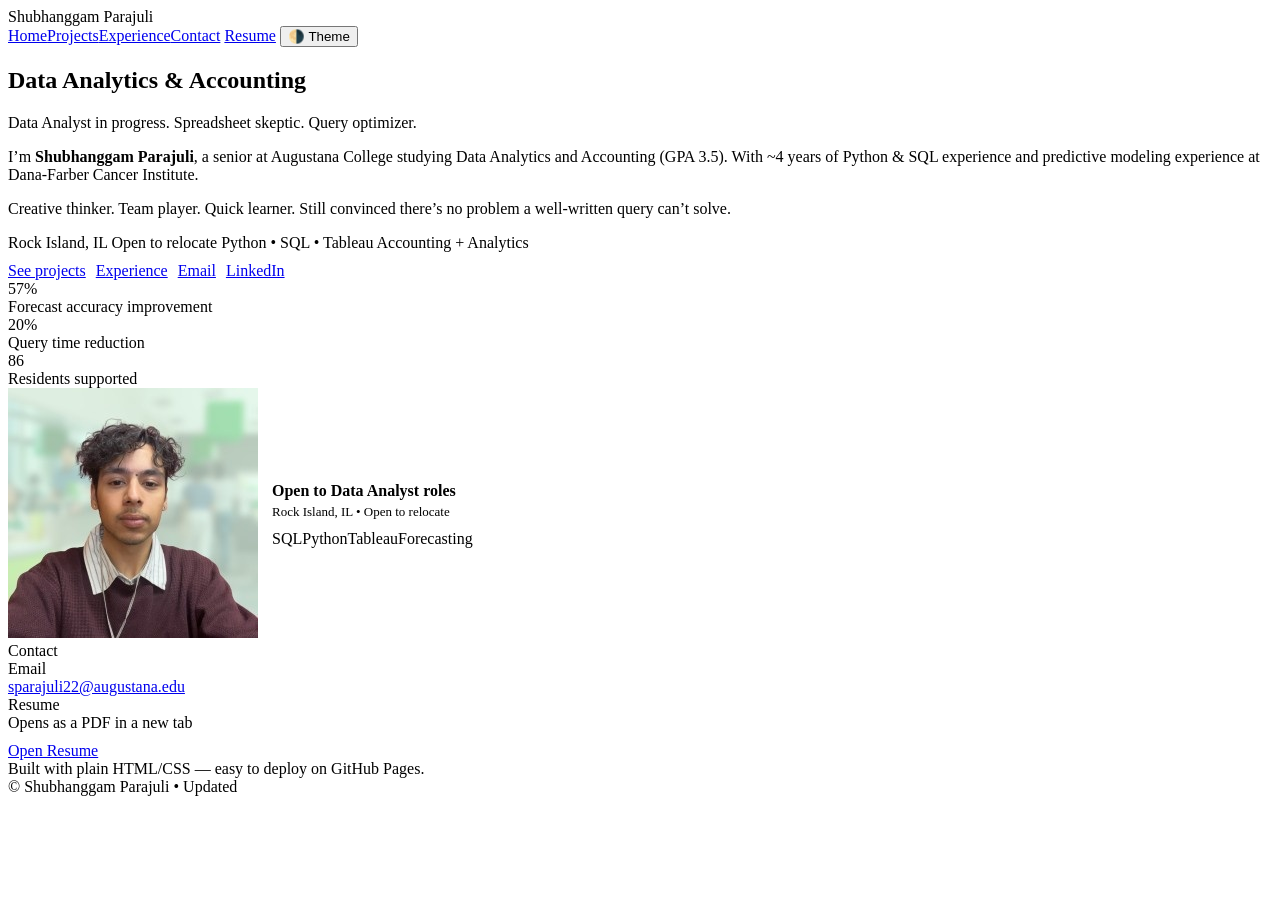
==== index.html @ 5ee27873 "Add files via upload" ====
<!doctype html>
<html lang="en">
<head>
  <meta charset="utf-8" />
  <meta name="viewport" content="width=device-width,initial-scale=1" />
  <title>Shubhanggam Parajuli — Portfolio</title>
  <link rel="stylesheet" href="assets/style.css" />
</head>
<body data-theme="dark">
<header>
  <div class="headerRow">
    <div class="brand"><span class="dot" aria-hidden="true"></span><span>Shubhanggam Parajuli</span></div>
    <nav aria-label="Primary">
      <a class="active" href="index.html">Home</a><a class="" href="projects.html">Projects</a><a class="" href="experience.html">Experience</a><a class="" href="contact.html">Contact</a>
      <a class="btn" href="resume.pdf" target="_blank" rel="noreferrer">Resume</a>
      <button class="btn" id="themeBtn" type="button" aria-label="Toggle theme">🌗 Theme</button>
    </nav>
  </div>
</header>

<main class="wrap">

<section class="grid hero">
  <div class="card">
    <h1>Data Analytics & Accounting</h1>
    <p class="tagline">Data Analyst in progress. Spreadsheet skeptic. Query optimizer.</p>

    <p>
      I’m <strong>Shubhanggam Parajuli</strong>, a senior at Augustana College studying Data Analytics and Accounting (GPA 3.5).
      With ~4 years of Python & SQL experience and predictive modeling experience at Dana-Farber Cancer Institute.
    </p>
    <p style="color:var(--muted);margin-top:0">
      Creative thinker. Team player. Quick learner. Still convinced there’s no problem a well-written query can’t solve.
    </p>

    <div class="chips" aria-label="Highlights">
      <span class="chip">Rock Island, IL</span>
      <span class="chip">Open to relocate</span>
      <span class="chip">Python • SQL • Tableau</span>
      <span class="chip">Accounting + Analytics</span>
    </div>

    <div style="display:flex;gap:10px;flex-wrap:wrap;margin-top:10px">
      <a class="btn primary" href="projects.html">See projects</a>
      <a class="btn" href="experience.html">Experience</a>
      <a class="btn" href="mailto:sparajuli22@augustana.edu">Email</a>
      <a class="btn" href="https://linkedin.com/in/shubhanggam-parajuli-047651270" target="_blank" rel="noreferrer">LinkedIn</a>
    </div>

    <div class="kpis" aria-label="Quick stats">
      <div class="kpi"><div class="n">57%</div><div class="l">Forecast accuracy improvement</div></div>
      <div class="kpi"><div class="n">20%</div><div class="l">Query time reduction</div></div>
      <div class="kpi"><div class="n">86</div><div class="l">Residents supported</div></div>
    </div>
  </div>

  <aside class="card">
    <div style="display:flex;gap:14px;align-items:center">
      <div class="avatar"><img src="headshot.jpg" alt="Shubhanggam Parajuli headshot" /></div>
      <div>
        <div style="font-weight:800">Open to Data Analyst roles</div>
        <div style="color:var(--muted);font-size:13px;margin-top:4px">Rock Island, IL • Open to relocate</div>
        <div style="margin-top:10px" class="pillRow">
          <span class="pill">SQL</span><span class="pill">Python</span><span class="pill">Tableau</span><span class="pill">Forecasting</span>
        </div>
      </div>
    </div>

    <div class="section">
      <div class="sectionTitle">Contact</div>
      <div class="list">
        <div class="item">
          <div class="meta">Email</div>
          <div style="font-family:var(--mono)"><a href="mailto:sparajuli22@augustana.edu">sparajuli22@augustana.edu</a></div>
        </div>
        <div class="item">
          <div class="meta">Resume</div>
          <div class="small" style="color:var(--muted);margin-bottom:10px">Opens as a PDF in a new tab</div>
          <a class="btn primary" href="resume.pdf" target="_blank" rel="noreferrer">Open Resume</a>
        </div>
      </div>
    </div>
  </aside>
</section>

  <div class="footer">
    <div>Built with plain HTML/CSS — easy to deploy on GitHub Pages.</div>
    <div class="small">© <span id="yr"></span> Shubhanggam Parajuli • Updated <span id="updated"></span></div>
  </div>
</main>

<script src="assets/script.js"></script>
</body>
</html>
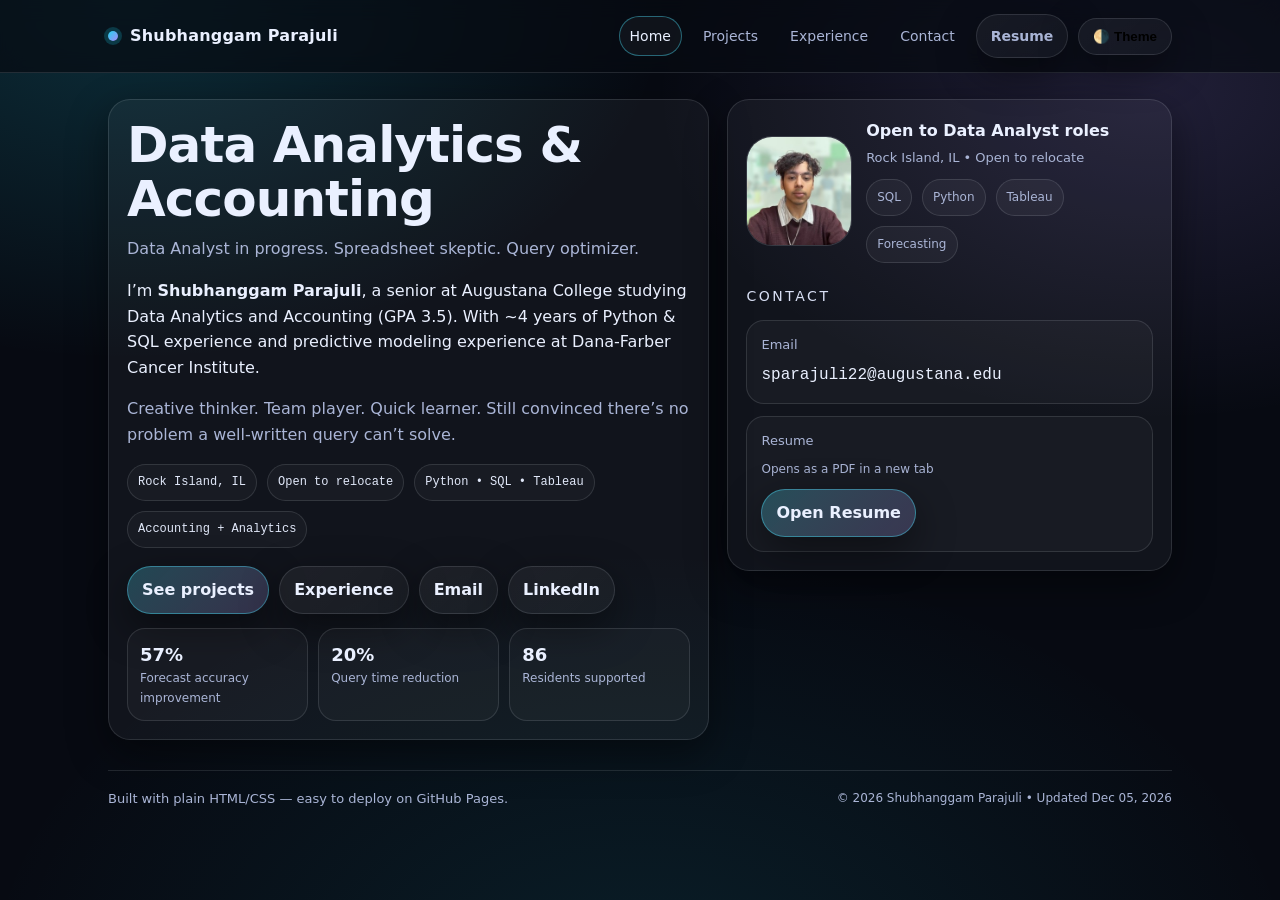
==== commit c37a61f0: "Update portfolio title and format navigation links" ====
--- a/index.html
+++ b/index.html
@@ -3,7 +3,7 @@
 <head>
   <meta charset="utf-8" />
   <meta name="viewport" content="width=device-width,initial-scale=1" />
-  <title>Shubhanggam Parajuli — Portfolio</title>
+  <title>Shubhanggam Parajuli — Data Analytics & Accounting</title>
   <link rel="stylesheet" href="assets/style.css" />
 </head>
 <body data-theme="dark">
@@ -11,7 +11,10 @@
   <div class="headerRow">
     <div class="brand"><span class="dot" aria-hidden="true"></span><span>Shubhanggam Parajuli</span></div>
     <nav aria-label="Primary">
-      <a class="active" href="index.html">Home</a><a class="" href="projects.html">Projects</a><a class="" href="experience.html">Experience</a><a class="" href="contact.html">Contact</a>
+      <a class="active" href="index.html">Home</a>
+      <a class="" href="projects.html">Projects</a>
+      <a class="" href="experience.html">Experience</a>
+      <a class="" href="contact.html">Contact</a>
       <a class="btn" href="resume.pdf" target="_blank" rel="noreferrer">Resume</a>
       <button class="btn" id="themeBtn" type="button" aria-label="Toggle theme">🌗 Theme</button>
     </nav>
@@ -56,7 +59,9 @@
 
   <aside class="card">
     <div style="display:flex;gap:14px;align-items:center">
-      <div class="avatar"><img src="headshot.jpg" alt="Shubhanggam Parajuli headshot" /></div>
+      <div class="avatar">
+        <img src="headshot.jpg" alt="Shubhanggam Parajuli headshot" />
+      </div>
       <div>
         <div style="font-weight:800">Open to Data Analyst roles</div>
         <div style="color:var(--muted);font-size:13px;margin-top:4px">Rock Island, IL • Open to relocate</div>
--- a/assets/style.css
+++ b/assets/style.css
@@ -0,0 +1,148 @@
+/* Multi-page portfolio styles */
+:root{
+  --bg:#070a12;
+  --panel: rgba(255,255,255,.06);
+  --panel2: rgba(255,255,255,.04);
+  --text:#eaf0ff;
+  --muted:#aab5d6;
+  --border: rgba(234,240,255,.12);
+  --accent:#22d3ee;
+  --accent2:#a78bfa;
+  --shadow: 0 14px 40px rgba(0,0,0,.45);
+  --radius:22px;
+  --max:1100px;
+  --mono: ui-monospace, SFMono-Regular, Menlo, Monaco, Consolas, "Liberation Mono", "Courier New", monospace;
+  --sans: ui-sans-serif, system-ui, -apple-system, Segoe UI, Roboto, Helvetica, Arial, "Apple Color Emoji","Segoe UI Emoji";
+}
+[data-theme="light"]{
+  --bg:#f6f7fb;
+  --panel:#ffffff;
+  --panel2:#ffffff;
+  --text:#0b1220;
+  --muted:#475569;
+  --border: rgba(11,18,32,.10);
+  --accent:#0284c7;
+  --accent2:#6d28d9;
+  --shadow: 0 12px 35px rgba(2,8,23,.10);
+}
+*{box-sizing:border-box}
+html,body{height:100%}
+body{
+  margin:0;
+  font-family:var(--sans);
+  color:var(--text);
+  background:
+    radial-gradient(900px 600px at 10% 0%, rgba(34,211,238,.18), transparent 60%),
+    radial-gradient(900px 600px at 90% 10%, rgba(167,139,250,.16), transparent 55%),
+    radial-gradient(1200px 800px at 50% 110%, rgba(34,211,238,.10), transparent 55%),
+    var(--bg);
+  line-height:1.6;
+}
+a{color:inherit;text-decoration:none}
+.wrap{max-width:var(--max); margin:0 auto; padding:26px 18px 72px;}
+header{
+  position:sticky; top:0; z-index:30;
+  backdrop-filter: blur(10px);
+  background: color-mix(in srgb, var(--bg) 70%, transparent);
+  border-bottom:1px solid var(--border);
+}
+.headerRow{
+  display:flex; align-items:center; justify-content:space-between; gap:14px;
+  max-width:var(--max); margin:0 auto; padding:14px 18px;
+}
+.brand{display:flex; gap:12px; align-items:center; font-weight:800; letter-spacing:.2px}
+.dot{
+  width:10px;height:10px;border-radius:999px;
+  background: linear-gradient(135deg,var(--accent),var(--accent2));
+  box-shadow:0 0 0 4px color-mix(in srgb, var(--accent) 20%, transparent);
+}
+nav{display:flex; gap:10px; align-items:center; flex-wrap:wrap; font-size:14px}
+nav a{
+  padding:8px 10px; border-radius:999px;
+  color:var(--muted);
+  border:1px solid transparent;
+}
+nav a:hover{border-color:var(--border); color:var(--text); background:color-mix(in srgb, var(--panel) 60%, transparent)}
+nav a.active{color:var(--text); border-color:color-mix(in srgb, var(--accent) 35%, var(--border)); background:color-mix(in srgb, var(--panel) 65%, transparent)}
+.btn{
+  display:inline-flex; align-items:center; justify-content:center; gap:10px;
+  padding:10px 14px; border-radius:999px;
+  border:1px solid var(--border);
+  background: linear-gradient(135deg, color-mix(in srgb, var(--panel) 92%, transparent), color-mix(in srgb, var(--panel2) 92%, transparent));
+  box-shadow: var(--shadow);
+  font-weight:650;
+  cursor:pointer;
+  transition:.15s transform ease, .15s border-color ease;
+}
+.btn:hover{transform:translateY(-1px); border-color:color-mix(in srgb, var(--accent) 35%, var(--border))}
+.btn:active{transform:translateY(0)}
+.btn.primary{
+  border-color: color-mix(in srgb, var(--accent) 35%, var(--border));
+  background: linear-gradient(135deg, color-mix(in srgb, var(--accent) 22%, var(--panel)),
+                                   color-mix(in srgb, var(--accent2) 18%, var(--panel2)));
+}
+.grid{
+  display:grid;
+  grid-template-columns: 1.15fr .85fr;
+  gap:18px;
+  align-items:start;
+}
+@media (max-width: 900px){ .grid{grid-template-columns:1fr} header{position:relative} }
+.card{
+  border:1px solid var(--border);
+  border-radius:var(--radius);
+  background: color-mix(in srgb, var(--panel) 75%, transparent);
+  box-shadow: var(--shadow);
+  padding:18px;
+}
+.hero h1{margin:0 0 10px; font-size:clamp(30px, 4.2vw, 50px); line-height:1.08; letter-spacing:-.9px}
+.hero .tagline{margin:0 0 14px; color:var(--muted); font-size:16px}
+.chips{display:flex; gap:10px; flex-wrap:wrap; margin:14px 0 18px}
+.chip{
+  font-family:var(--mono);
+  font-size:12px;
+  padding:8px 10px;
+  border-radius:999px;
+  border:1px solid var(--border);
+  color: color-mix(in srgb, var(--text) 86%, var(--muted));
+  background: color-mix(in srgb, var(--panel2) 80%, transparent);
+}
+.avatar{
+  width:110px;height:110px;border-radius:26px;
+  border:1px solid var(--border);
+  overflow:hidden;
+  background:color-mix(in srgb, var(--panel2) 85%, transparent);
+}
+.avatar img{width:100%;height:100%;object-fit:cover;display:block}
+.kpis{display:grid; grid-template-columns:repeat(3,1fr); gap:10px; margin-top:14px}
+.kpi{border:1px solid var(--border); background: color-mix(in srgb, var(--panel2) 78%, transparent); border-radius:18px; padding:12px}
+.kpi .n{font-size:18px;font-weight:850}
+.kpi .l{font-size:12px;color:var(--muted)}
+.section{margin-top:22px}
+.sectionTitle{
+  margin:0 0 12px;
+  font-size:14px;
+  letter-spacing:.18em;
+  text-transform:uppercase;
+  color: color-mix(in srgb, var(--text) 72%, var(--muted));
+}
+.list{display:flex; flex-direction:column; gap:12px}
+.item{
+  border:1px solid var(--border);
+  background: color-mix(in srgb, var(--panel2) 78%, transparent);
+  border-radius:18px;
+  padding:14px;
+}
+.item h3{margin:0 0 6px;font-size:16px}
+.meta{font-size:13px; color:var(--muted); margin-bottom:8px}
+.item ul{margin:8px 0 0 18px; color: color-mix(in srgb, var(--text) 92%, var(--muted))}
+.item li{margin:6px 0}
+.pillRow{display:flex;gap:10px;flex-wrap:wrap}
+.pill{padding:8px 10px;border-radius:999px;border:1px solid var(--border);font-size:12px;color:var(--muted);background: color-mix(in srgb, var(--panel) 70%, transparent)}
+.footer{
+  margin-top:30px; padding-top:18px;
+  border-top:1px solid var(--border);
+  display:flex; justify-content:space-between; gap:12px; flex-wrap:wrap;
+  color:var(--muted); font-size:13px;
+}
+.small{font-size:12px}
